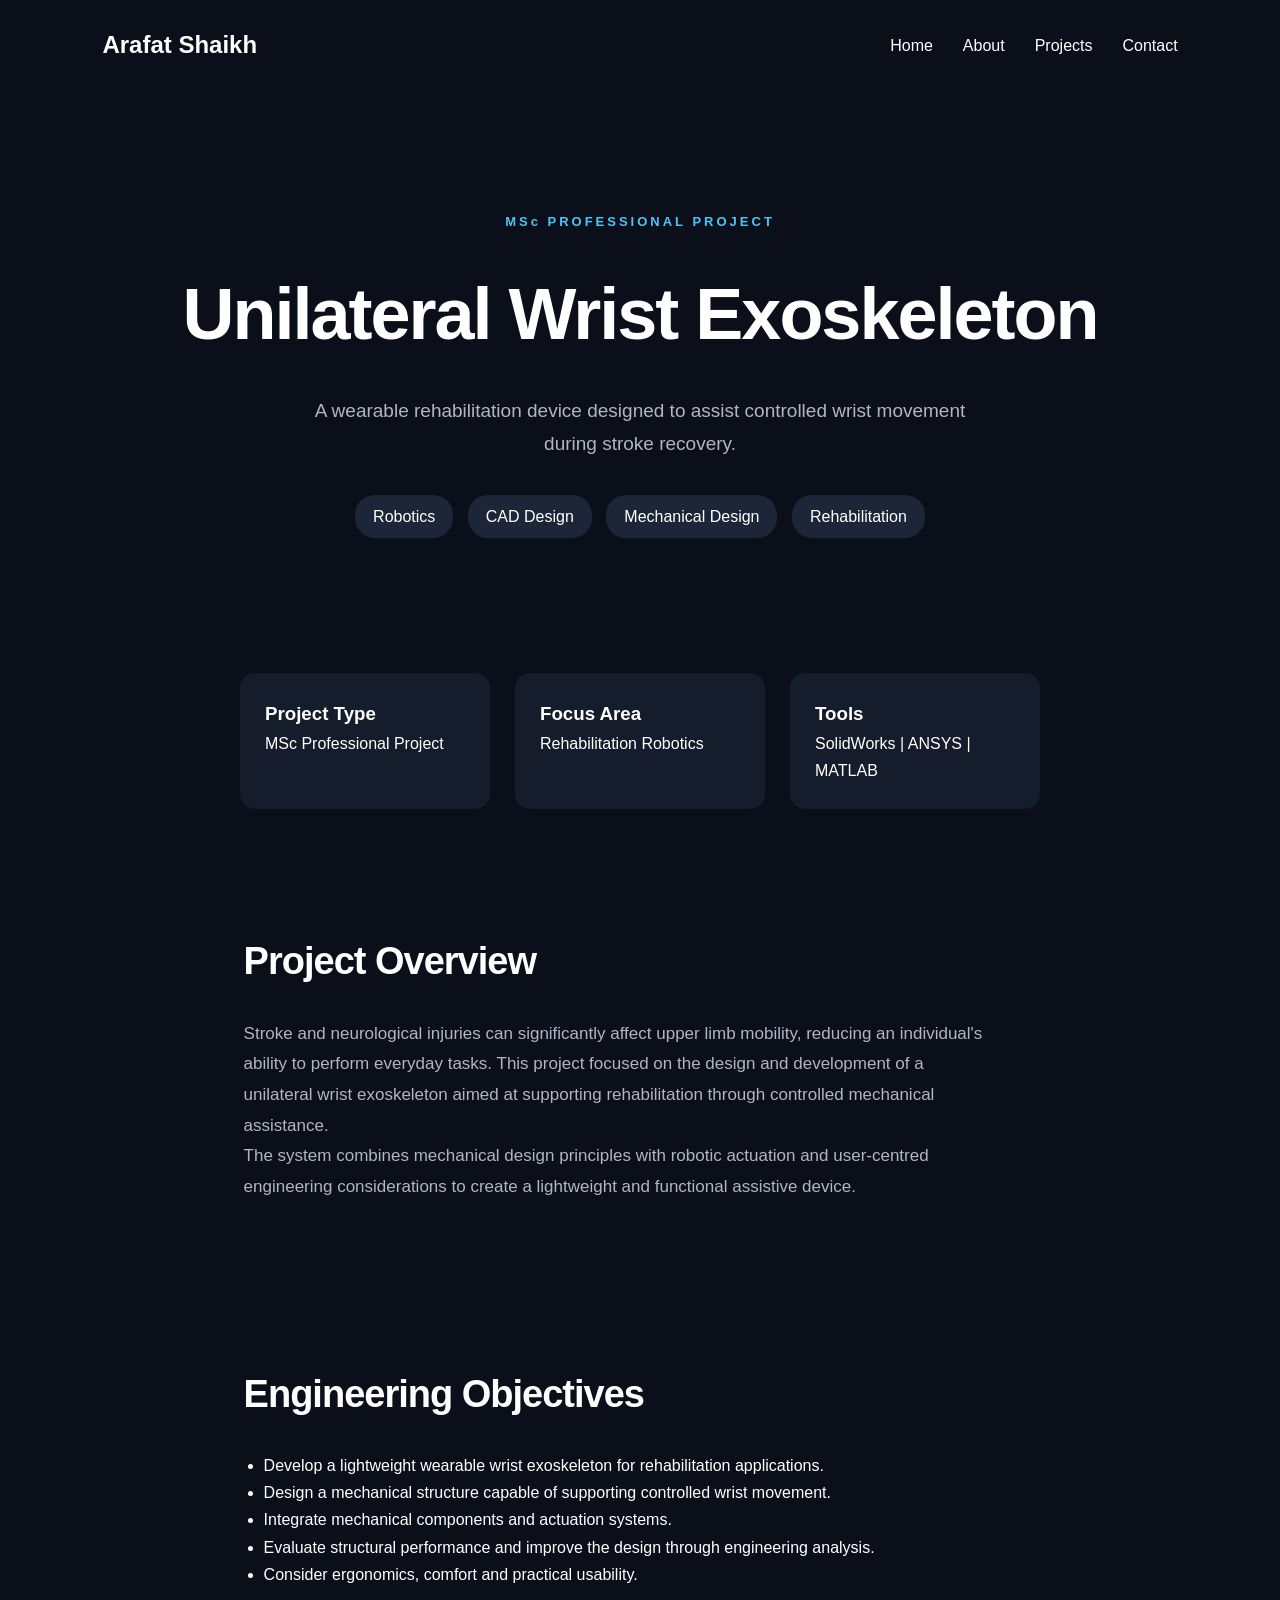
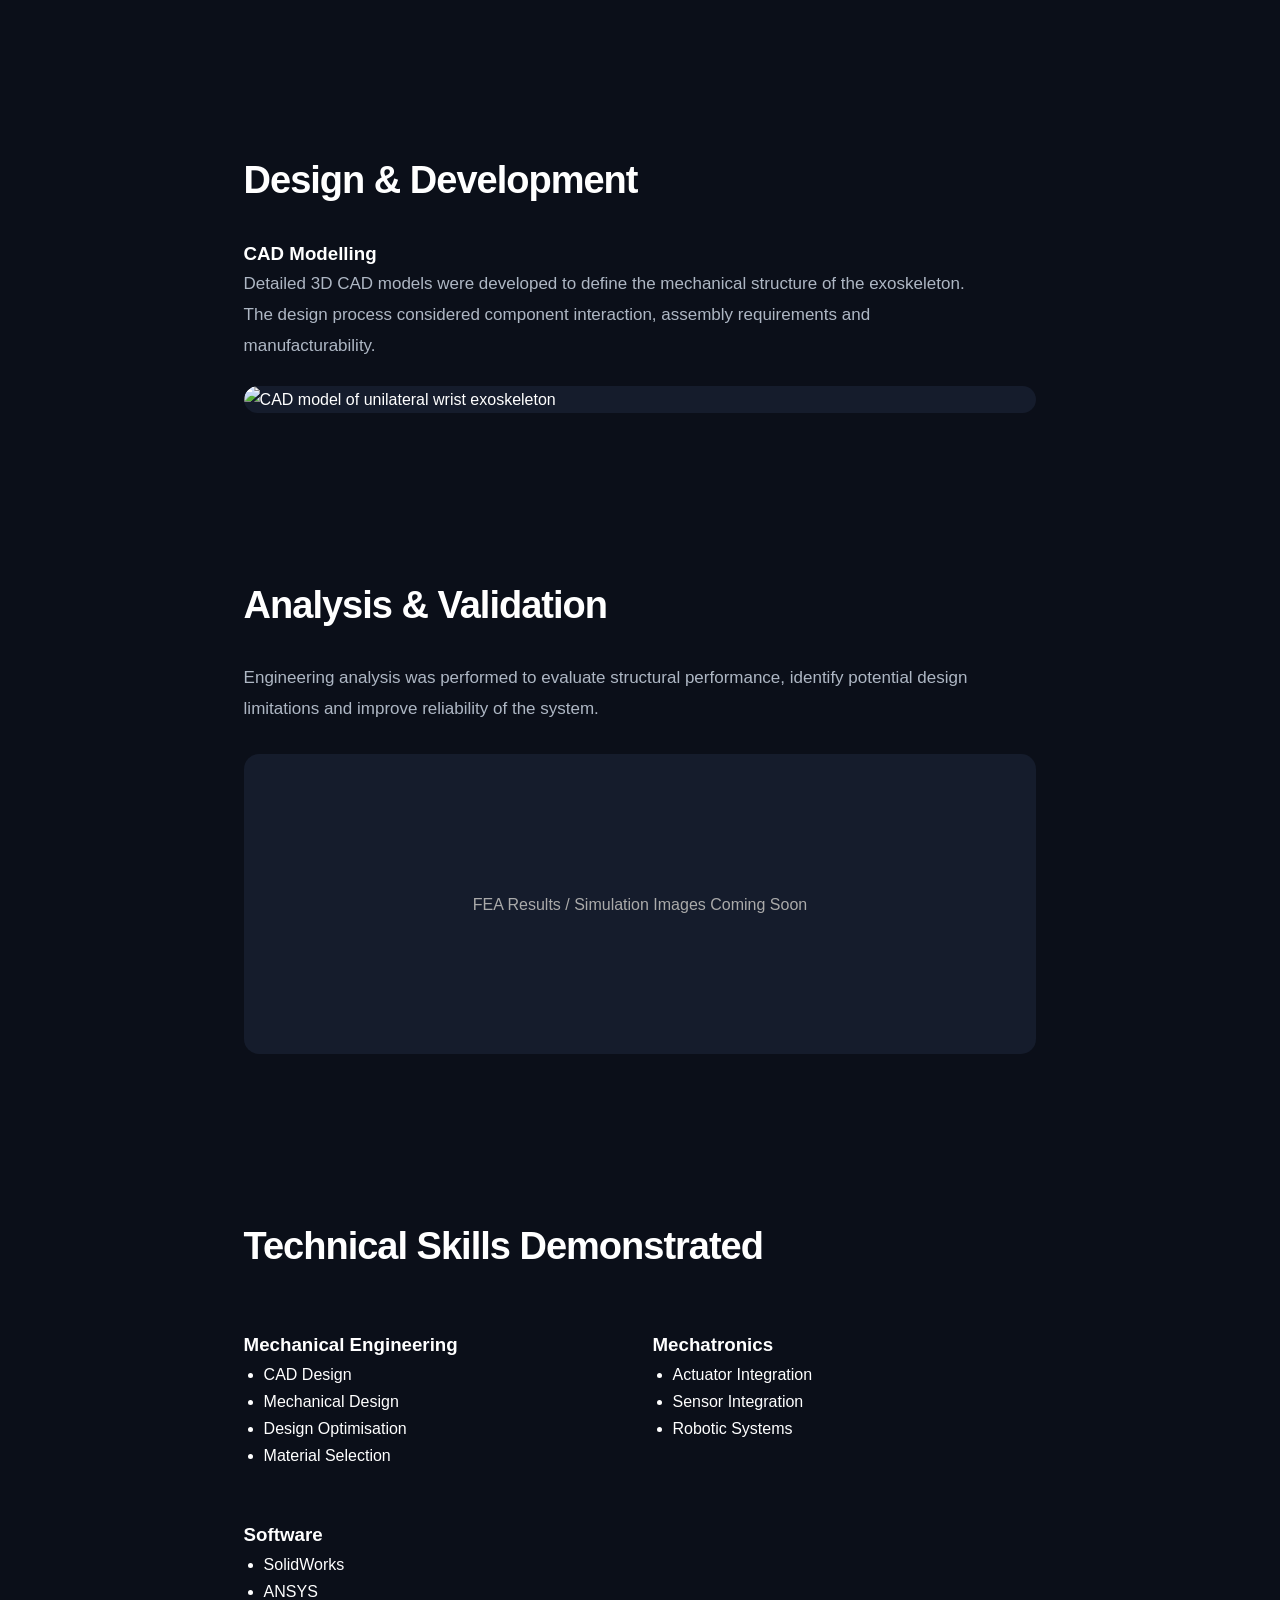
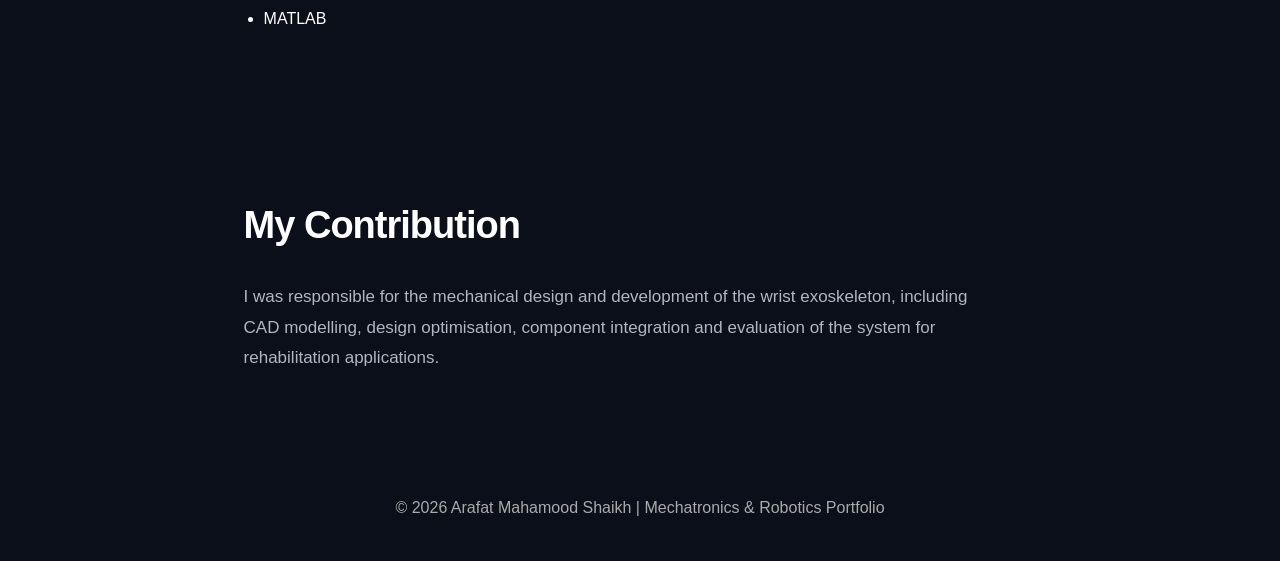
==== projects/wrist-exoskeleton.html @ 48b895a8 "hero" ====
<!DOCTYPE html>
<html lang="en">

<head>
    <meta charset="UTF-8">
    <meta name="viewport" content="width=device-width, initial-scale=1.0">

    <title>Unilateral Wrist Exoskeleton | Arafat Mahamood Shaikh</title>

    <link rel="stylesheet" href="project-style.css">

</head>

<body>

<!-- Navigation -->
<header>
    <nav>
        <a href="../index.html" class="logo">Arafat Shaikh</a>

        <ul>
            <li><a href="../index.html">Home</a></li>
            <li><a href="../index.html#about">About</a></li>
            <li><a href="../index.html#projects">Projects</a></li>
            <li><a href="../index.html#contact">Contact</a></li>
        </ul>
    </nav>
</header>

<!---Project hero-->

<section class="project-hero">

    <div class="hero-content">

        <span class="project-label">MSc PROFESSIONAL PROJECT</span>

        <h1>Unilateral Wrist Exoskeleton</h1>

        <p>
            A wearable rehabilitation device designed to assist
            controlled wrist movement during stroke recovery.
        </p>

        <div class="project-tags">

            <span>Robotics</span>
            <span>CAD Design</span>
            <span>Mechanical Design</span>
            <span>Rehabilitation</span>

        </div>

    </div>

</section>



<!-- Project Information -->

<section class="project-info">

    <div class="info-card">

        <h3>Project Type</h3>
        <p>MSc Professional Project</p>

    </div>


    <div class="info-card">

        <h3>Focus Area</h3>
        <p>Rehabilitation Robotics</p>

    </div>


    <div class="info-card">

        <h3>Tools</h3>
        <p>SolidWorks | ANSYS | MATLAB</p>

    </div>

</section>




<!-- Overview -->

<section class="content-section">

<h2>Project Overview</h2>

<p>
Stroke and neurological injuries can significantly affect upper limb mobility,
reducing an individual's ability to perform everyday tasks. This project focused
on the design and development of a unilateral wrist exoskeleton aimed at
supporting rehabilitation through controlled mechanical assistance.
</p>

<p>
The system combines mechanical design principles with robotic actuation and
user-centred engineering considerations to create a lightweight and functional
assistive device.
</p>


</section>





<!-- Objectives -->

<section class="content-section">

<h2>Engineering Objectives</h2>

<ul>

<li>
Develop a lightweight wearable wrist exoskeleton for rehabilitation applications.
</li>

<li>
Design a mechanical structure capable of supporting controlled wrist movement.
</li>

<li>
Integrate mechanical components and actuation systems.
</li>

<li>
Evaluate structural performance and improve the design through engineering analysis.
</li>

<li>
Consider ergonomics, comfort and practical usability.
</li>

</ul>


</section>





<!-- Design -->

<section class="content-section">

<h2>Design & Development</h2>


<h3>CAD Modelling</h3>

<p>
Detailed 3D CAD models were developed to define the mechanical structure of the
exoskeleton. The design process considered component interaction, assembly
requirements and manufacturability.
</p>


<div class="project-image">

<img src="../images/projects/TD2.PNG" 
alt="CAD model of unilateral wrist exoskeleton">

</div>

</div>



</section>






<!-- Analysis -->

<section class="content-section">

<h2>Analysis & Validation</h2>

<p>
Engineering analysis was performed to evaluate structural performance,
identify potential design limitations and improve reliability of the system.
</p>


<div class="image-placeholder">

<p>FEA Results / Simulation Images Coming Soon</p>

</div>


</section>






<!-- Skills -->

<section class="content-section">

<h2>Technical Skills Demonstrated</h2>


<div class="skills-grid">

<div>
<h3>Mechanical Engineering</h3>

<ul>
<li>CAD Design</li>
<li>Mechanical Design</li>
<li>Design Optimisation</li>
<li>Material Selection</li>
</ul>

</div>


<div>

<h3>Mechatronics</h3>

<ul>
<li>Actuator Integration</li>
<li>Sensor Integration</li>
<li>Robotic Systems</li>
</ul>

</div>


<div>

<h3>Software</h3>

<ul>
<li>SolidWorks</li>
<li>ANSYS</li>
<li>MATLAB</li>
</ul>

</div>


</div>


</section>






<!-- Contribution -->

<section class="content-section">

<h2>My Contribution</h2>

<p>
I was responsible for the mechanical design and development of the wrist
exoskeleton, including CAD modelling, design optimisation, component integration
and evaluation of the system for rehabilitation applications.
</p>


</section>





<footer>

<p>
© 2026 Arafat Mahamood Shaikh | Mechatronics & Robotics Portfolio
</p>

</footer>



</body>

</html>
---- projects/project-style.css ----
*{
    margin:0;
    padding:0;
    box-sizing:border-box;
}


body{

    font-family: Arial, Helvetica, sans-serif;
    background:#0b0f19;
    color:white;
    line-height:1.7;

}



header{

    padding:25px 8%;

}


nav{

    display:flex;
    justify-content:space-between;
    align-items:center;

}


.logo{

    color:white;
    text-decoration:none;
    font-size:24px;
    font-weight:bold;

}


nav ul{

    display:flex;
    list-style:none;
    gap:30px;

}


nav a{

    color:white;
    text-decoration:none;

}





.project-hero{

    padding:100px 10%;
    text-align:center;

}


.project-hero h1{

    font-size:50px;
    margin-bottom:20px;

}



.project-hero p{

    max-width:800px;
    margin:auto;
    font-size:20px;
    color:#c7c7c7;

}



.project-tags{

    margin-top:30px;

}


.project-tags span{

    display:inline-block;
    padding:8px 18px;
    margin:5px;
    border-radius:20px;
    background:#1d2638;

}






.project-info{

    display:flex;
    justify-content:center;
    gap:25px;
    padding:40px 10%;
    flex-wrap:wrap;

}


.info-card{

    background:#151c2c;
    padding:25px;
    width:250px;
    border-radius:15px;

}





.content-section{

    padding:50px 12%;
    max-width:1100px;
    margin:auto;

}


.content-section h2{

    font-size:32px;
    margin-bottom:20px;

}



.content-section h3{

    margin-top:25px;

}



.content-section li{

    margin-left:20px;

}





.image-placeholder{

    margin-top:30px;
    height:300px;
    background:#151c2c;
    display:flex;
    justify-content:center;
    align-items:center;
    border-radius:15px;
    color:#aaa;

}


.project-image img{

    width:100%;
    max-width:900px;
    max-height:450px;

    object-fit:contain;

    border-radius:15px;

}

.skills-grid{

    display:grid;
    grid-template-columns:repeat(auto-fit,minmax(250px,1fr));
    gap:25px;

}



footer{

    text-align:center;
    padding:40px;
    color:#aaa;

}
/* ================================
   PROJECT PAGE REFINEMENT
================================ */

.project-label,
.section-label{

    display:block;

    color:#4fc3f7;

    font-size:13px;

    font-weight:600;

    letter-spacing:3px;

    margin-bottom:20px;

}


/* HERO */

.project-hero{

    padding:120px 10% 90px;

}


.project-hero h1{

    font-size:clamp(42px,6vw,72px);

    letter-spacing:-2px;

}


.project-hero p{

    max-width:700px;

    font-size:19px;

    color:#aeb7c4;

}


/* CONTENT */

.content-section{

    padding:80px 12%;

    max-width:1100px;

    margin:auto;

}


.content-section h2{

    font-size:38px;

    letter-spacing:-1px;

    margin-bottom:25px;

}


.content-section > p{

    max-width:750px;

    color:#aeb7c4;

    font-size:17px;

    line-height:1.8;

}


/* CONTRIBUTION GRID */

.contribution-grid{

    display:grid;

    grid-template-columns:repeat(2,1fr);

    gap:20px;

    margin-top:40px;

}


.contribution-item{

    background:#151c2c;

    padding:28px;

    border-radius:16px;

    border:1px solid rgba(255,255,255,.05);

}


.contribution-item h3{

    margin-bottom:10px;

}


.contribution-item p{

    color:#9da7b3;

    line-height:1.7;

}


/* DESIGN LIST */

.design-list{

    margin-top:30px;

    padding-left:20px;

    color:#b8c0cc;

}


.design-list li{

    margin-bottom:12px;

}


/* GALLERY */

.project-gallery{

    padding:80px 10%;

    max-width:1200px;

    margin:auto;

}


.gallery-header{

    margin-bottom:40px;

}


.gallery-header h2{

    font-size:38px;

}


.project-image{

    margin-top:25px;

    background:#151c2c;

    border-radius:20px;

    overflow:hidden;

}


.project-image img{

    width:100%;

    max-width:none;

    max-height:none;

    height:auto;

    display:block;

    object-fit:contain;

}


.image-row{

    display:grid;

    grid-template-columns:repeat(2,1fr);

    gap:25px;

}


/* TOOLS */

.tools-section{

    text-align:center;

}


.tools{

    display:flex;

    justify-content:center;

    flex-wrap:wrap;

    gap:12px;

    margin-top:30px;

}


.tools span{

    padding:10px 18px;

    border-radius:25px;

    background:#151c2c;

    color:#cbd5e1;

    border:1px solid rgba(255,255,255,.06);

}


/* MOBILE */

@media(max-width:700px){

    .project-hero{

        padding:90px 7% 70px;

    }


    .project-hero h1{

        font-size:42px;

    }


    .content-section{

        padding:60px 7%;

    }


    .contribution-grid{

        grid-template-columns:1fr;

    }


    .image-row{

        grid-template-columns:1fr;

    }

}
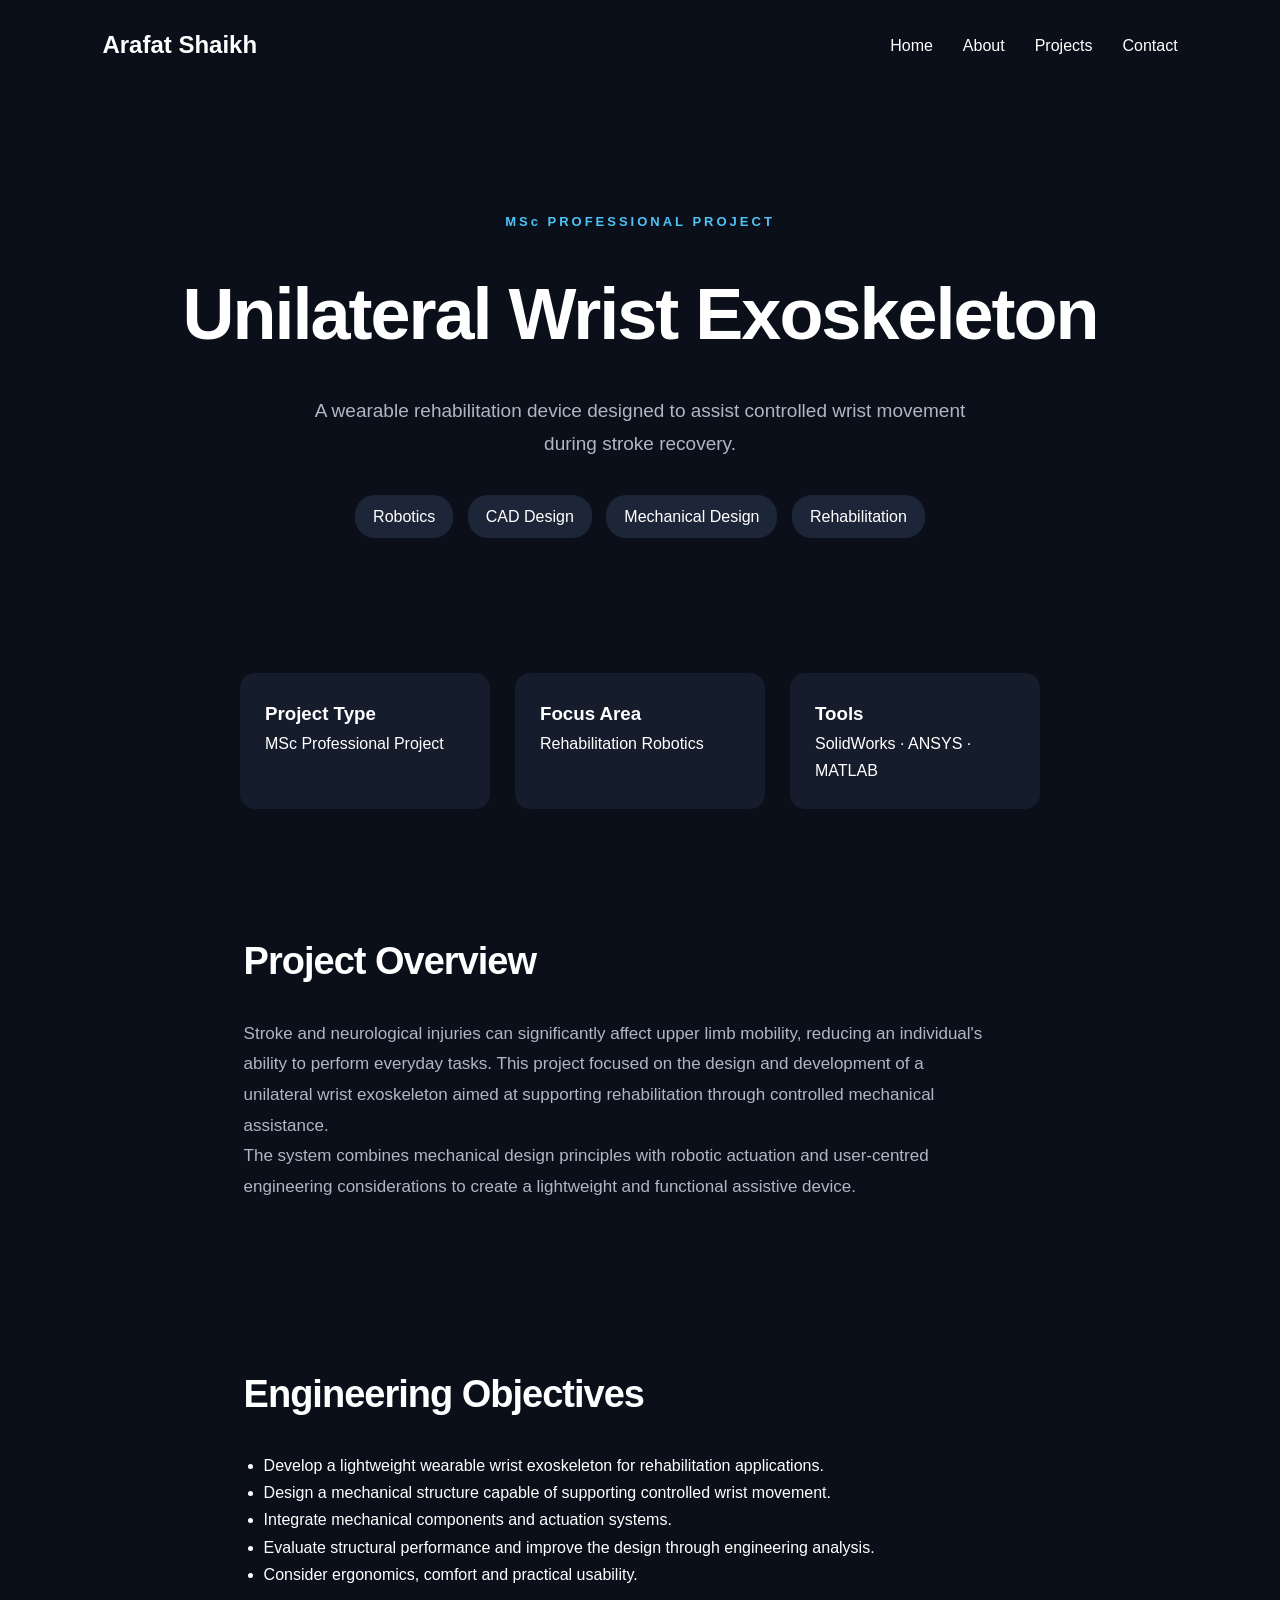
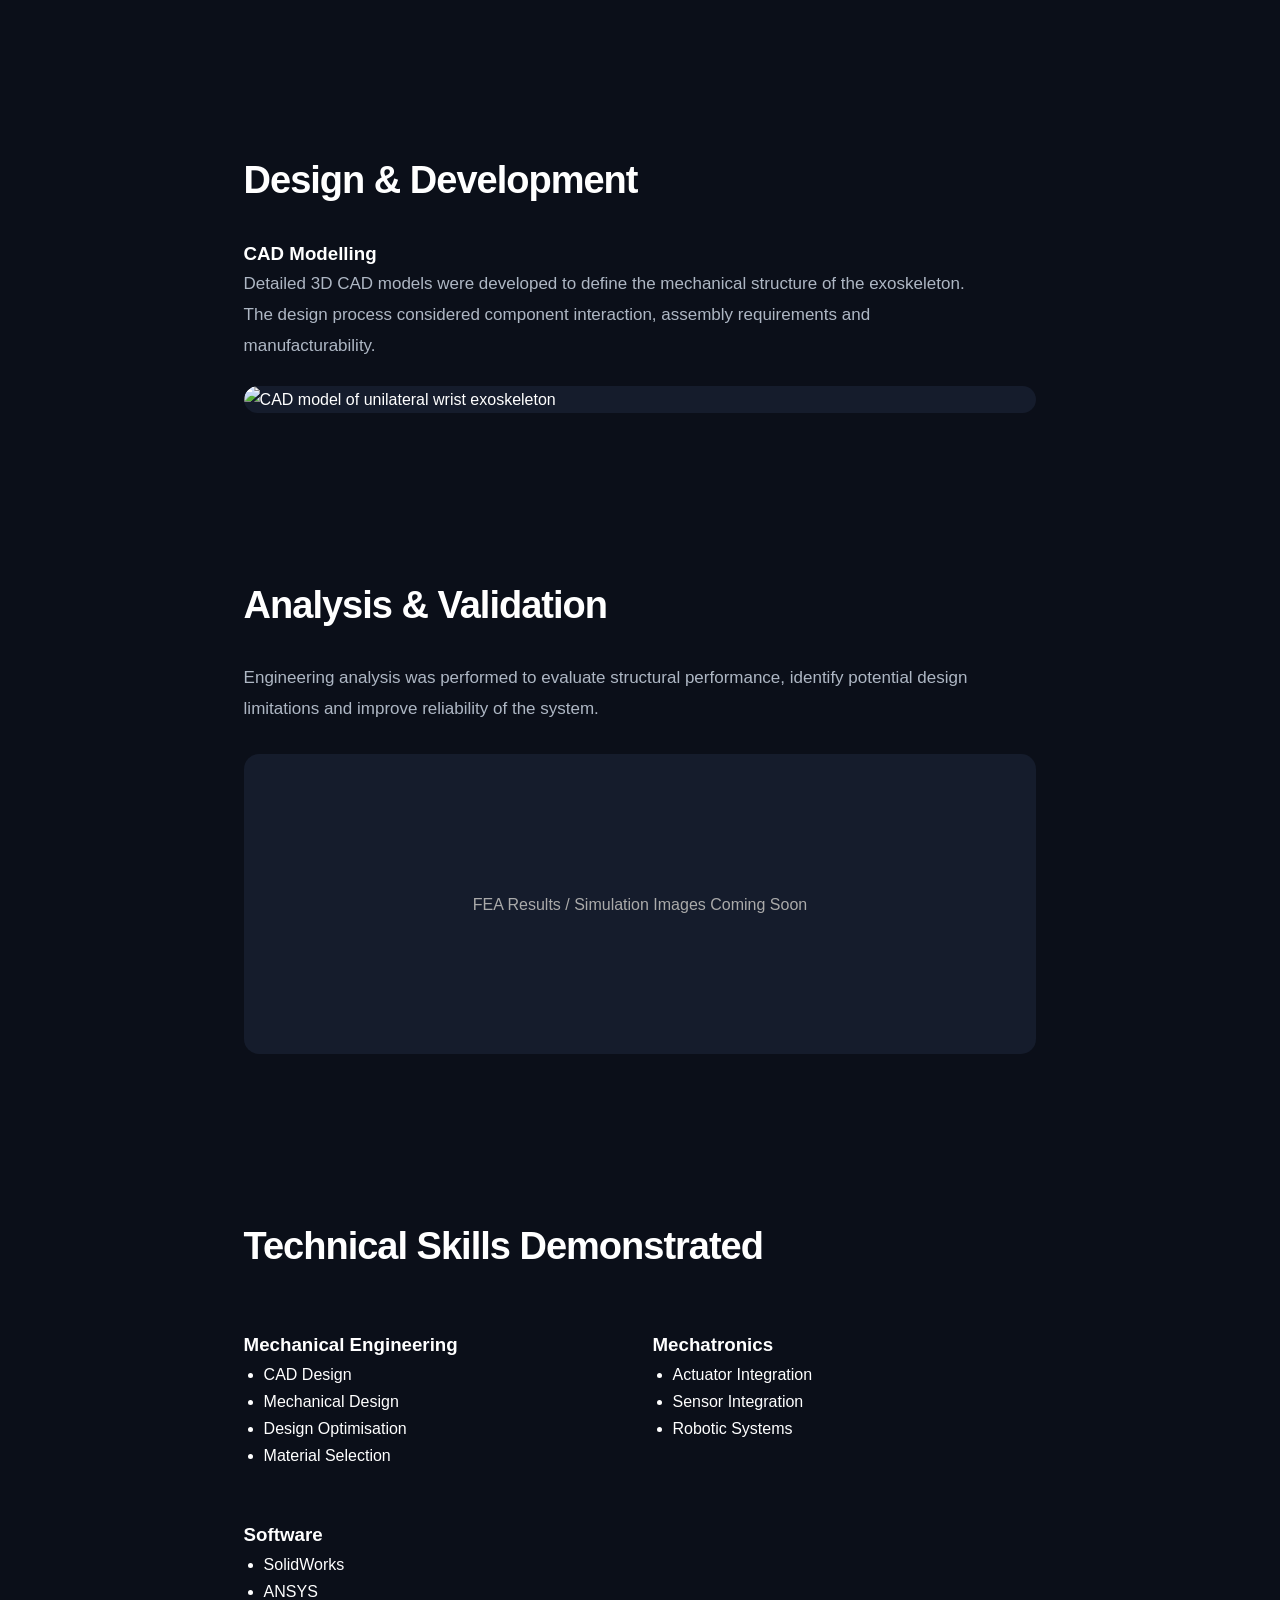
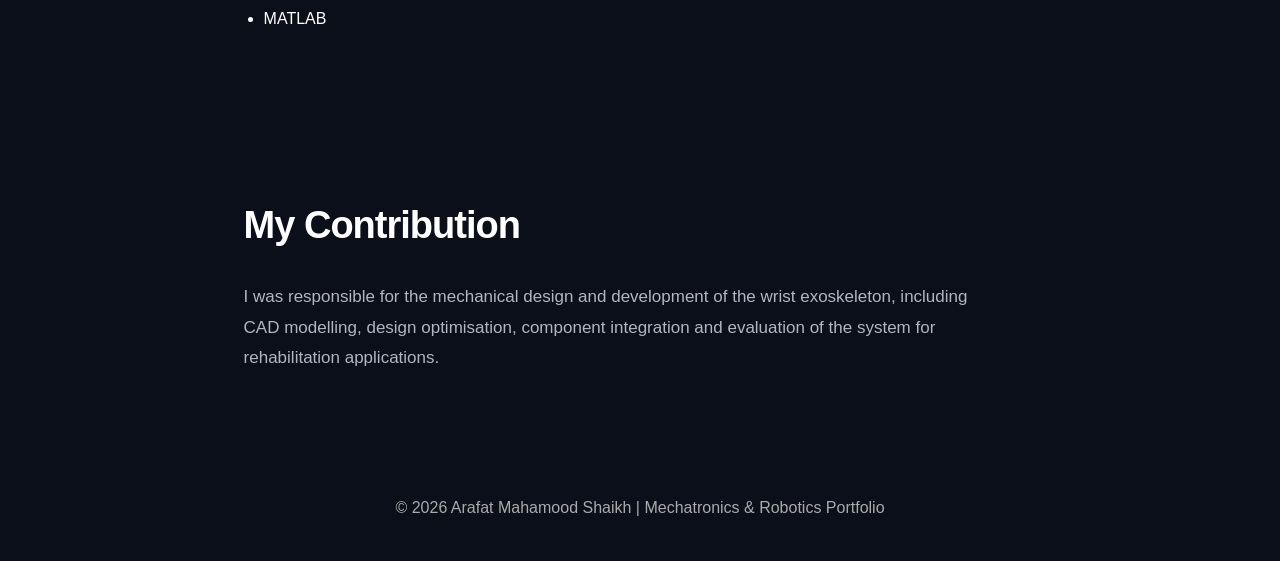
==== commit 8b1f89e3: "project info" ====
--- a/projects/wrist-exoskeleton.html
+++ b/projects/wrist-exoskeleton.html
@@ -64,7 +64,10 @@
     <div class="info-card">
 
         <h3>Project Type</h3>
-        <p>MSc Professional Project</p>
+
+        <p>
+            MSc Professional Project
+        </p>
 
     </div>
 
@@ -72,7 +75,10 @@
     <div class="info-card">
 
         <h3>Focus Area</h3>
-        <p>Rehabilitation Robotics</p>
+
+        <p>
+            Rehabilitation Robotics
+        </p>
 
     </div>
 
@@ -80,7 +86,10 @@
     <div class="info-card">
 
         <h3>Tools</h3>
-        <p>SolidWorks | ANSYS | MATLAB</p>
+
+        <p>
+            SolidWorks · ANSYS · MATLAB
+        </p>
 
     </div>
 
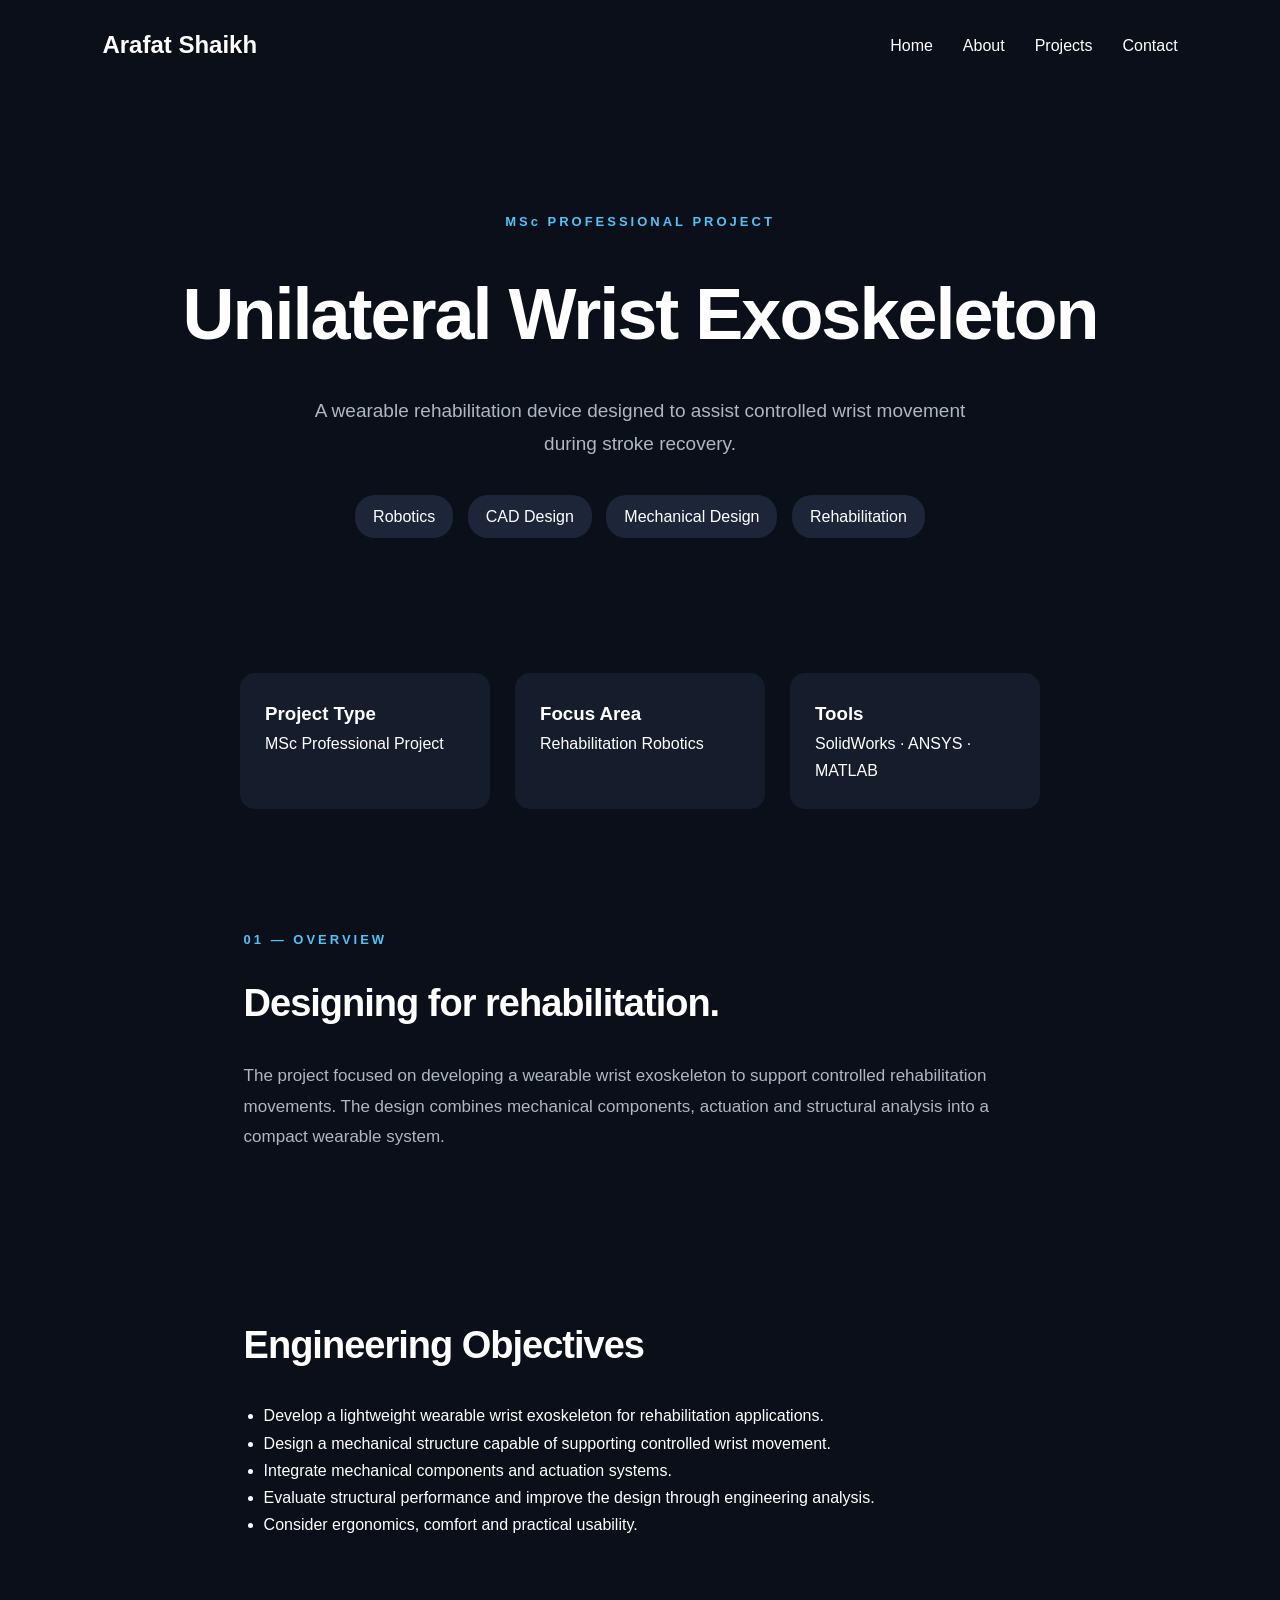
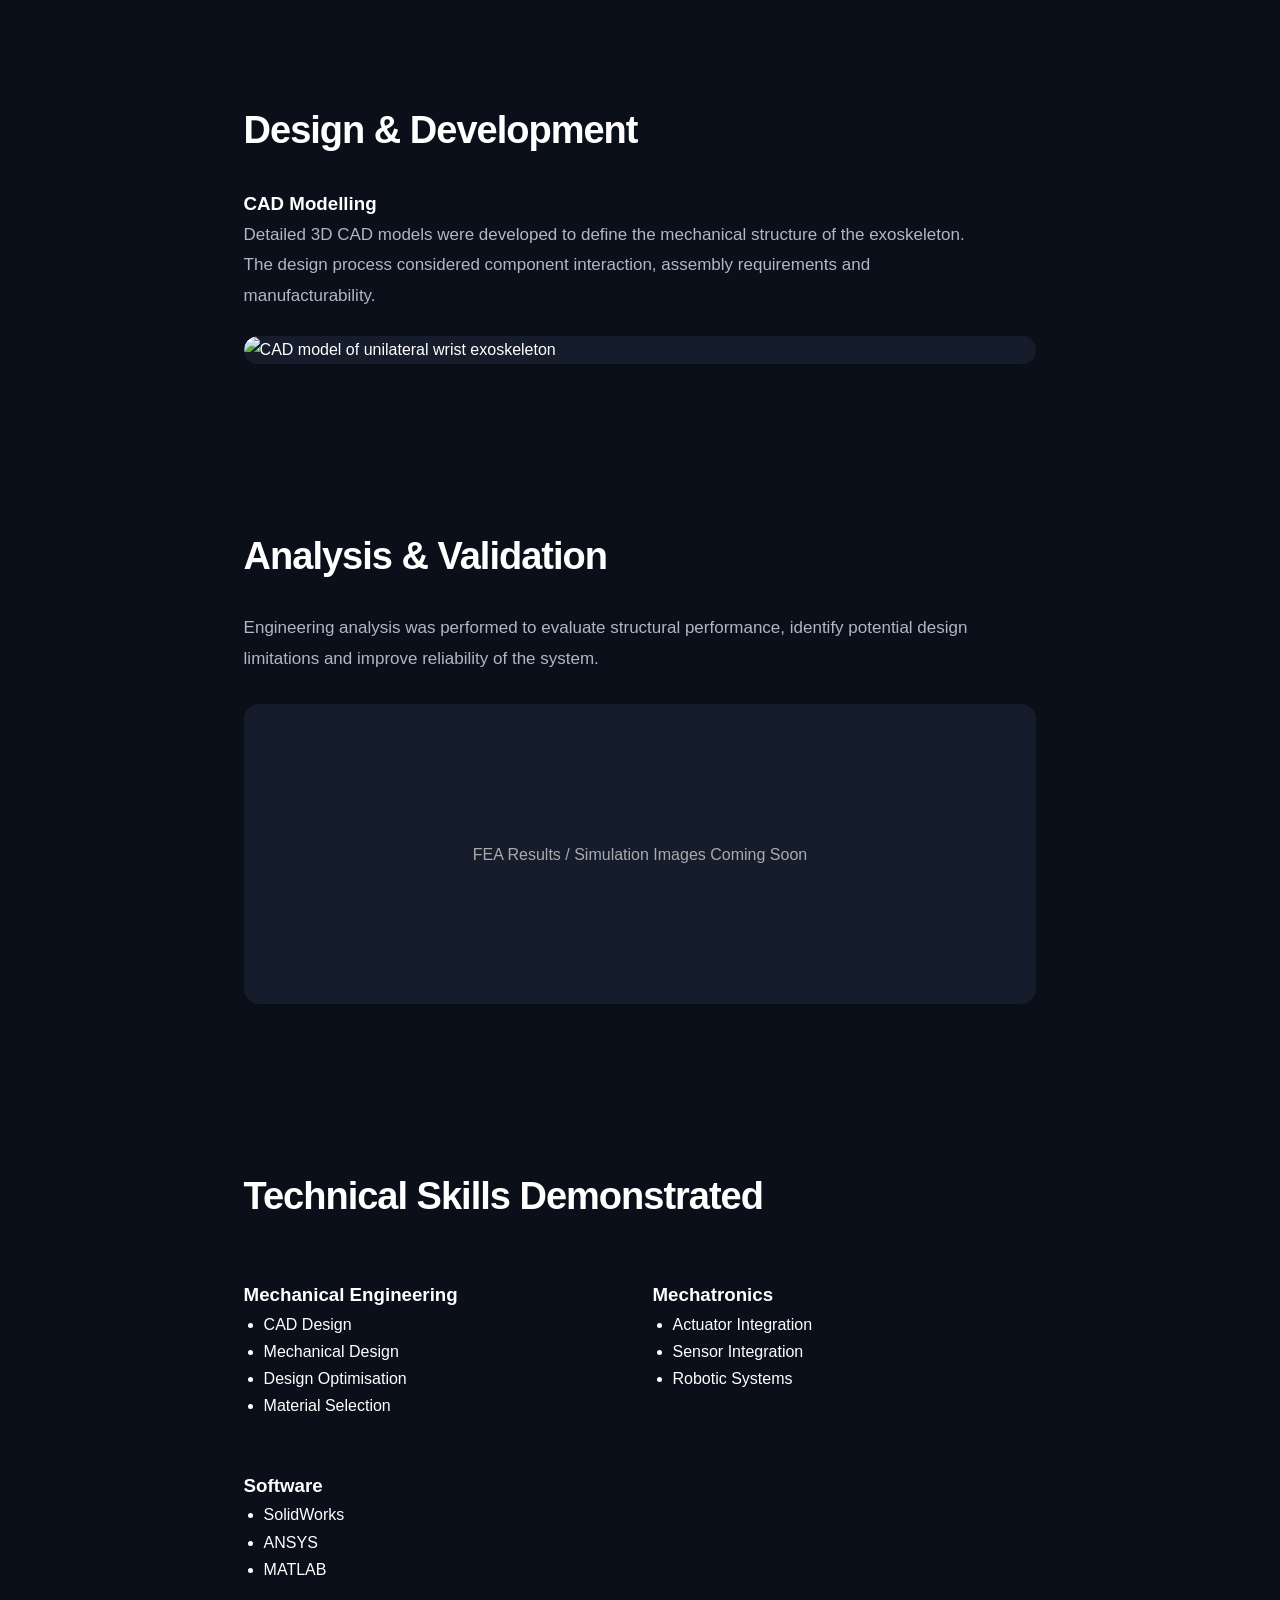
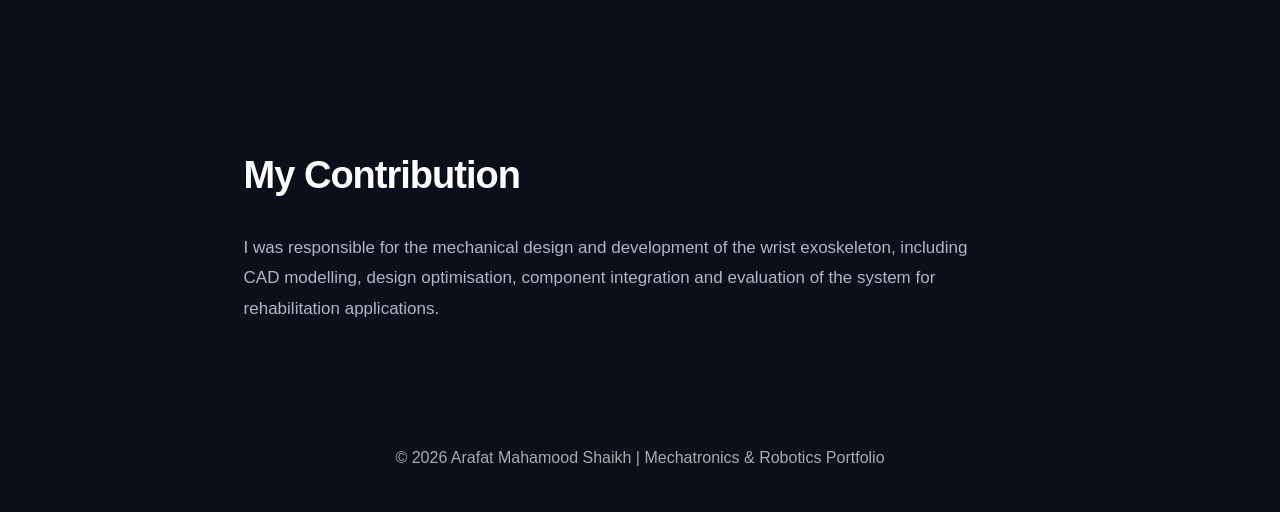
==== commit acbe1010: "overview" ====
--- a/projects/wrist-exoskeleton.html
+++ b/projects/wrist-exoskeleton.html
@@ -102,21 +102,16 @@
 
 <section class="content-section">
 
-<h2>Project Overview</h2>
-
-<p>
-Stroke and neurological injuries can significantly affect upper limb mobility,
-reducing an individual's ability to perform everyday tasks. This project focused
-on the design and development of a unilateral wrist exoskeleton aimed at
-supporting rehabilitation through controlled mechanical assistance.
-</p>
-
-<p>
-The system combines mechanical design principles with robotic actuation and
-user-centred engineering considerations to create a lightweight and functional
-assistive device.
-</p>
-
+    <span class="section-label">01 — OVERVIEW</span>
+
+    <h2>Designing for rehabilitation.</h2>
+
+    <p>
+        The project focused on developing a wearable wrist exoskeleton
+        to support controlled rehabilitation movements. The design
+        combines mechanical components, actuation and structural
+        analysis into a compact wearable system.
+    </p>
 
 </section>
 
